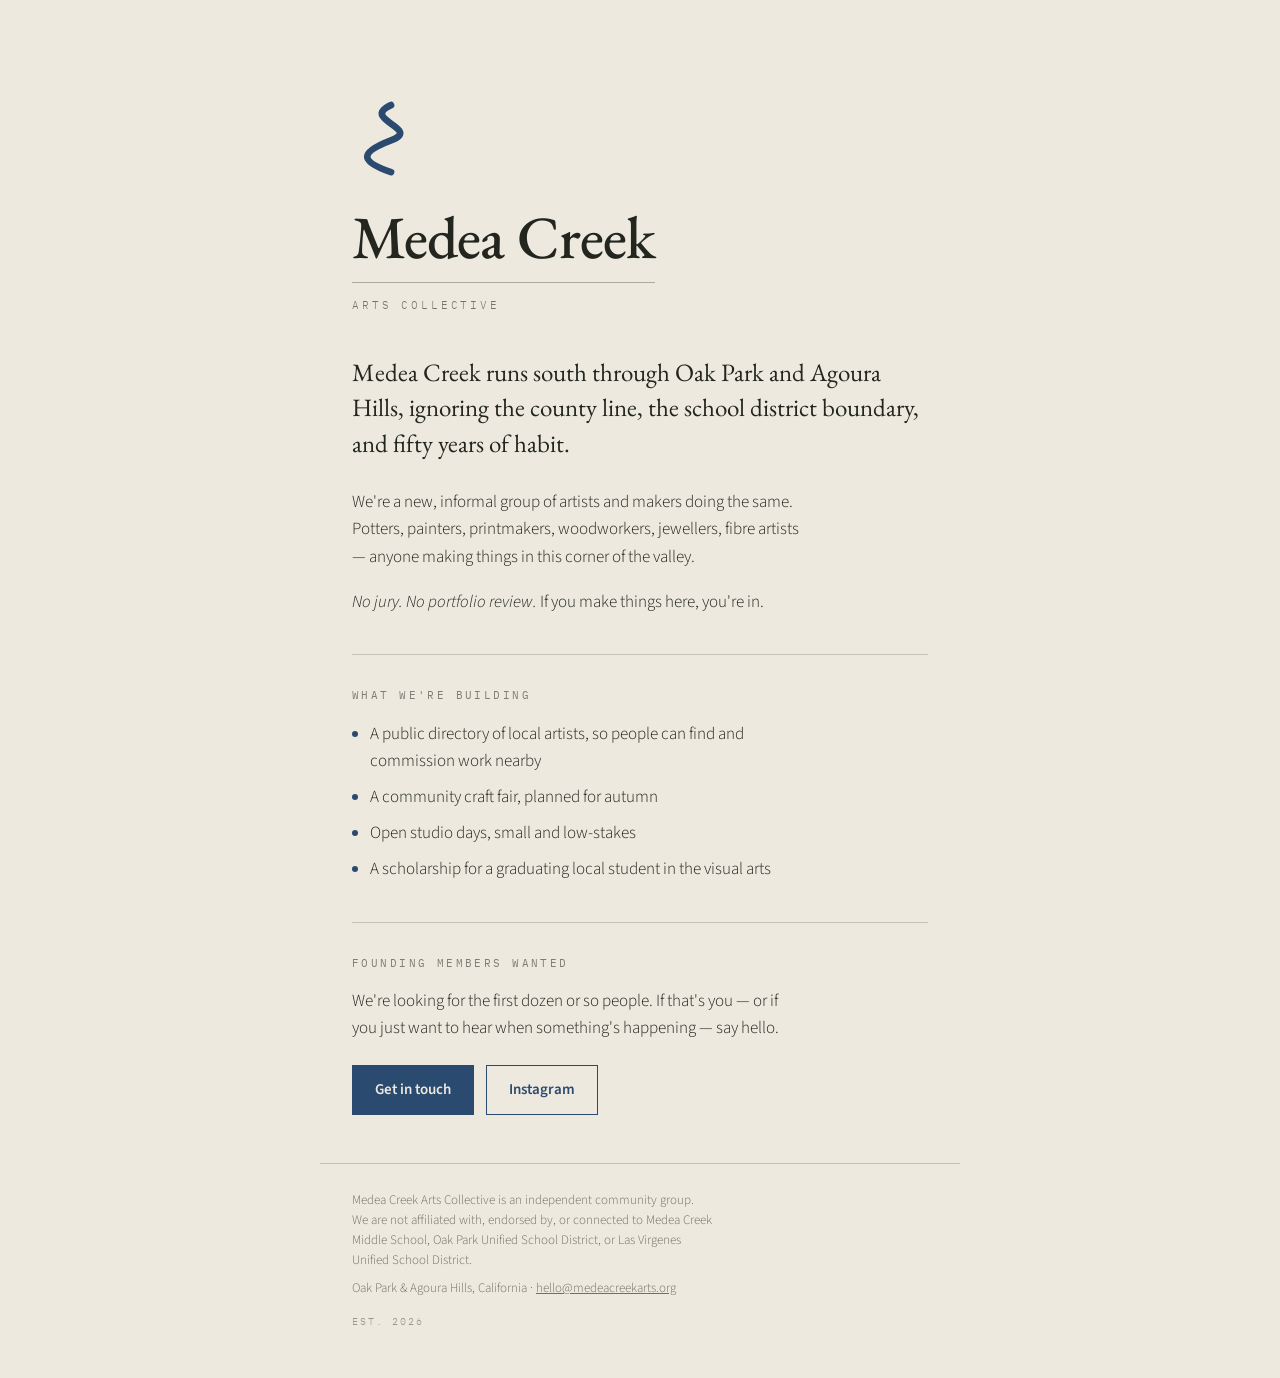
==== index.html @ f5909f51 "Initial commit" ====
<!DOCTYPE html>
<html lang="en">
<head>
<meta charset="utf-8">
<meta name="viewport" content="width=device-width,initial-scale=1">
<title>Medea Creek Arts Collective</title>
<meta name="description" content="An informal collective of artists and makers in Oak Park and Agoura Hills, California. No jury, no portfolio review.">
<link rel="icon" href="favicon.svg" type="image/svg+xml">
<meta property="og:title" content="Medea Creek Arts Collective">
<meta property="og:description" content="Artists and makers between Oak Park and Agoura Hills.">
<meta property="og:type" content="website">
<meta property="og:url" content="https://medeacreekarts.org">
<link rel="preconnect" href="https://fonts.googleapis.com">
<link rel="preconnect" href="https://fonts.gstatic.com" crossorigin>
<link href="https://fonts.googleapis.com/css2?family=EB+Garamond:wght@400;500&family=Source+Sans+3:wght@300;400;600&family=IBM+Plex+Mono:wght@400&display=swap" rel="stylesheet">
<style>
  :root{
    --oak:#22261F;
    --cobalt:#2B4A6F;
    --sycamore:#B6B8AC;
    --iron:#A2542F;
    --bisque:#EDE9DF;
    --stone:#CFD2C9;
    --display:'EB Garamond',Georgia,serif;
    --body:'Source Sans 3',system-ui,sans-serif;
    --label:'IBM Plex Mono',ui-monospace,monospace;
  }
  *{box-sizing:border-box}
  html{-webkit-text-size-adjust:100%}
  body{
    margin:0;min-height:100vh;background:var(--bisque);color:var(--oak);
    font-family:var(--body);font-weight:300;line-height:1.6;
    font-variant-numeric:oldstyle-nums;
    -webkit-font-smoothing:antialiased;
    display:flex;flex-direction:column;
  }
  main{
    flex:1;width:100%;max-width:640px;margin:0 auto;
    padding:clamp(48px,11vh,110px) clamp(22px,6vw,32px) 48px;
  }

  .mark{width:78px;height:78px;color:var(--cobalt);display:block;margin-bottom:30px}
  .creek{stroke-dasharray:150;stroke-dashoffset:150;animation:flow 1.7s .3s cubic-bezier(.5,0,.15,1) forwards}
  @keyframes flow{to{stroke-dashoffset:0}}
  @media (prefers-reduced-motion:reduce){
    .creek{animation:none;stroke-dashoffset:0}
  }

  .name{margin:0 0 40px;max-width:max-content}
  h1{
    font-family:var(--display);font-weight:500;
    font-size:clamp(38px,8.5vw,60px);line-height:1.02;letter-spacing:-.015em;
    margin:0 0 14px;
  }
  /* the county line: a hairline the wordmark sits across */
  .sub{
    font-family:var(--label);font-size:11px;letter-spacing:.26em;text-transform:uppercase;
    color:rgba(34,38,31,.6);margin:0;
    border-top:1px solid rgba(34,38,31,.32);padding-top:14px;
  }

  .lede{
    font-family:var(--display);font-size:clamp(20px,3.6vw,25px);line-height:1.42;
    margin:0 0 28px;color:var(--oak);
  }
  p{margin:0 0 18px;font-size:17px;max-width:56ch}
  em{font-style:italic}

  .rule{border:0;border-top:1px solid rgba(34,38,31,.2);margin:38px 0 32px}

  h2{
    font-family:var(--label);font-size:11px;letter-spacing:.22em;text-transform:uppercase;
    color:rgba(34,38,31,.55);font-weight:400;margin:0 0 16px;
  }

  .cta{display:flex;flex-wrap:wrap;gap:12px;margin-top:22px}
  .btn{
    display:inline-block;text-decoration:none;font-family:var(--body);font-weight:600;
    font-size:15px;padding:12px 22px;border:1px solid var(--cobalt);color:var(--cobalt);
    background:transparent;transition:background .18s ease,color .18s ease;
  }
  .btn:hover,.btn:focus-visible{background:var(--cobalt);color:var(--bisque)}
  .btn.solid{background:var(--cobalt);color:var(--bisque)}
  .btn.solid:hover,.btn.solid:focus-visible{background:var(--oak);border-color:var(--oak)}
  a:focus-visible{outline:2px solid var(--iron);outline-offset:3px}

  ul{margin:0 0 18px;padding-left:1.1em;max-width:56ch}
  li{margin-bottom:9px;font-size:17px}
  li::marker{color:var(--cobalt)}

  footer{
    border-top:1px solid rgba(34,38,31,.2);
    padding:26px clamp(22px,6vw,32px) 40px;
    max-width:640px;margin:0 auto;width:100%;
  }
  footer p{
    font-size:13px;color:rgba(34,38,31,.62);margin:0 0 8px;max-width:60ch;line-height:1.55;
  }
  footer a{color:rgba(34,38,31,.62)}
  .sig{
    font-family:var(--label);font-size:10px;letter-spacing:.2em;text-transform:uppercase;
    color:rgba(34,38,31,.42);margin-top:16px;
  }
</style>
</head>
<body>

<main>
  <svg class="mark" viewBox="0 0 64 64" role="img" aria-label="Medea Creek Arts Collective">
    <title>Medea Creek Arts Collective</title>
    <path class="creek" d="M32 5C6 17 58 24 32 34S6 51 32 60" fill="none"
          stroke="currentColor" stroke-width="5.5" stroke-linecap="round"/>
  </svg>

  <div class="name">
    <h1>Medea Creek</h1>
    <p class="sub">Arts Collective</p>
  </div>

  <p class="lede">Medea Creek runs south through Oak Park and Agoura Hills, ignoring the county line, the school district boundary, and fifty years of habit.</p>

  <p>We're a new, informal group of artists and makers doing the same. Potters, painters, printmakers, woodworkers, jewellers, fibre artists — anyone making things in this corner of the valley.</p>

  <p><em>No jury. No portfolio review.</em> If you make things here, you're in.</p>

  <hr class="rule">

  <h2>What we're building</h2>
  <ul>
    <li>A public directory of local artists, so people can find and commission work nearby</li>
    <li>A community craft fair, planned for autumn</li>
    <li>Open studio days, small and low-stakes</li>
    <li>A scholarship for a graduating local student in the visual arts</li>
  </ul>

  <hr class="rule">

  <h2>Founding members wanted</h2>
  <p>We're looking for the first dozen or so people. If that's you — or if you just want to hear when something's happening — say hello.</p>

  <div class="cta">
    <a class="btn solid" href="mailto:hello@medeacreekarts.org?subject=Founding%20member">Get in touch</a>
    <a class="btn" href="https://instagram.com/medeacreekarts" rel="me noopener">Instagram</a>
  </div>
</main>

<footer>
  <p>Medea Creek Arts Collective is an independent community group. We are not affiliated with, endorsed by, or connected to Medea Creek Middle School, Oak Park Unified School District, or Las Virgenes Unified School District.</p>
  <p>Oak Park &amp; Agoura Hills, California · <a href="mailto:hello@medeacreekarts.org">hello@medeacreekarts.org</a></p>
  <p class="sig">Est. 2026</p>
</footer>

</body>
</html>
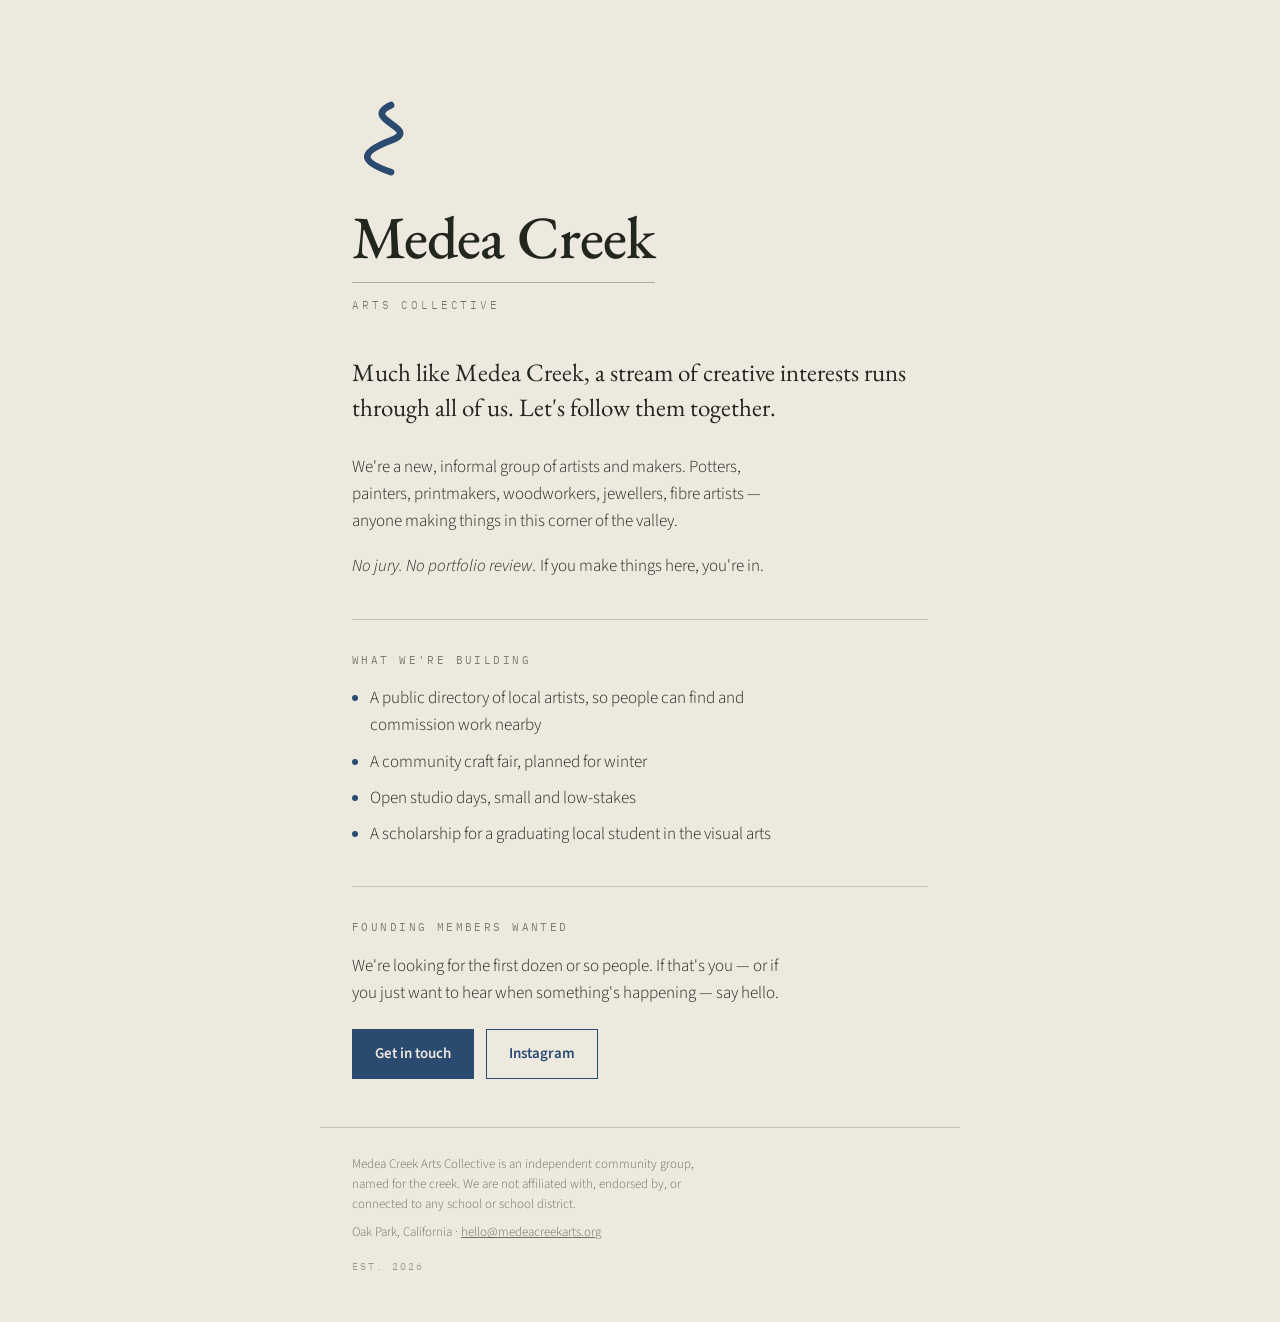
==== commit cd64730b: "Tagline updates" ====
--- a/index.html
+++ b/index.html
@@ -4,10 +4,10 @@
 <meta charset="utf-8">
 <meta name="viewport" content="width=device-width,initial-scale=1">
 <title>Medea Creek Arts Collective</title>
-<meta name="description" content="An informal collective of artists and makers in Oak Park and Agoura Hills, California. No jury, no portfolio review.">
+<meta name="description" content="An informal collective of artists and makers in Oak Park, California. Streams of making, followed together. No jury, no portfolio review.">
 <link rel="icon" href="favicon.svg" type="image/svg+xml">
 <meta property="og:title" content="Medea Creek Arts Collective">
-<meta property="og:description" content="Artists and makers between Oak Park and Agoura Hills.">
+<meta property="og:description" content="Artists and makers in Oak Park. Streams of making, followed together.">
 <meta property="og:type" content="website">
 <meta property="og:url" content="https://medeacreekarts.org">
 <link rel="preconnect" href="https://fonts.googleapis.com">
@@ -117,9 +117,9 @@
     <p class="sub">Arts Collective</p>
   </div>
 
-  <p class="lede">Medea Creek runs south through Oak Park and Agoura Hills, ignoring the county line, the school district boundary, and fifty years of habit.</p>
+  <p class="lede">Much like Medea Creek, a stream of creative interests runs through all of us. Let's follow them together.</p>
 
-  <p>We're a new, informal group of artists and makers doing the same. Potters, painters, printmakers, woodworkers, jewellers, fibre artists — anyone making things in this corner of the valley.</p>
+  <p>We're a new, informal group of artists and makers. Potters, painters, printmakers, woodworkers, jewellers, fibre artists — anyone making things in this corner of the valley.</p>
 
   <p><em>No jury. No portfolio review.</em> If you make things here, you're in.</p>
 
@@ -128,7 +128,7 @@
   <h2>What we're building</h2>
   <ul>
     <li>A public directory of local artists, so people can find and commission work nearby</li>
-    <li>A community craft fair, planned for autumn</li>
+    <li>A community craft fair, planned for winter</li>
     <li>Open studio days, small and low-stakes</li>
     <li>A scholarship for a graduating local student in the visual arts</li>
   </ul>
@@ -145,8 +145,8 @@
 </main>
 
 <footer>
-  <p>Medea Creek Arts Collective is an independent community group. We are not affiliated with, endorsed by, or connected to Medea Creek Middle School, Oak Park Unified School District, or Las Virgenes Unified School District.</p>
-  <p>Oak Park &amp; Agoura Hills, California · <a href="mailto:hello@medeacreekarts.org">hello@medeacreekarts.org</a></p>
+  <p>Medea Creek Arts Collective is an independent community group, named for the creek. We are not affiliated with, endorsed by, or connected to any school or school district.</p>
+  <p>Oak Park, California · <a href="mailto:hello@medeacreekarts.org">hello@medeacreekarts.org</a></p>
   <p class="sig">Est. 2026</p>
 </footer>
 
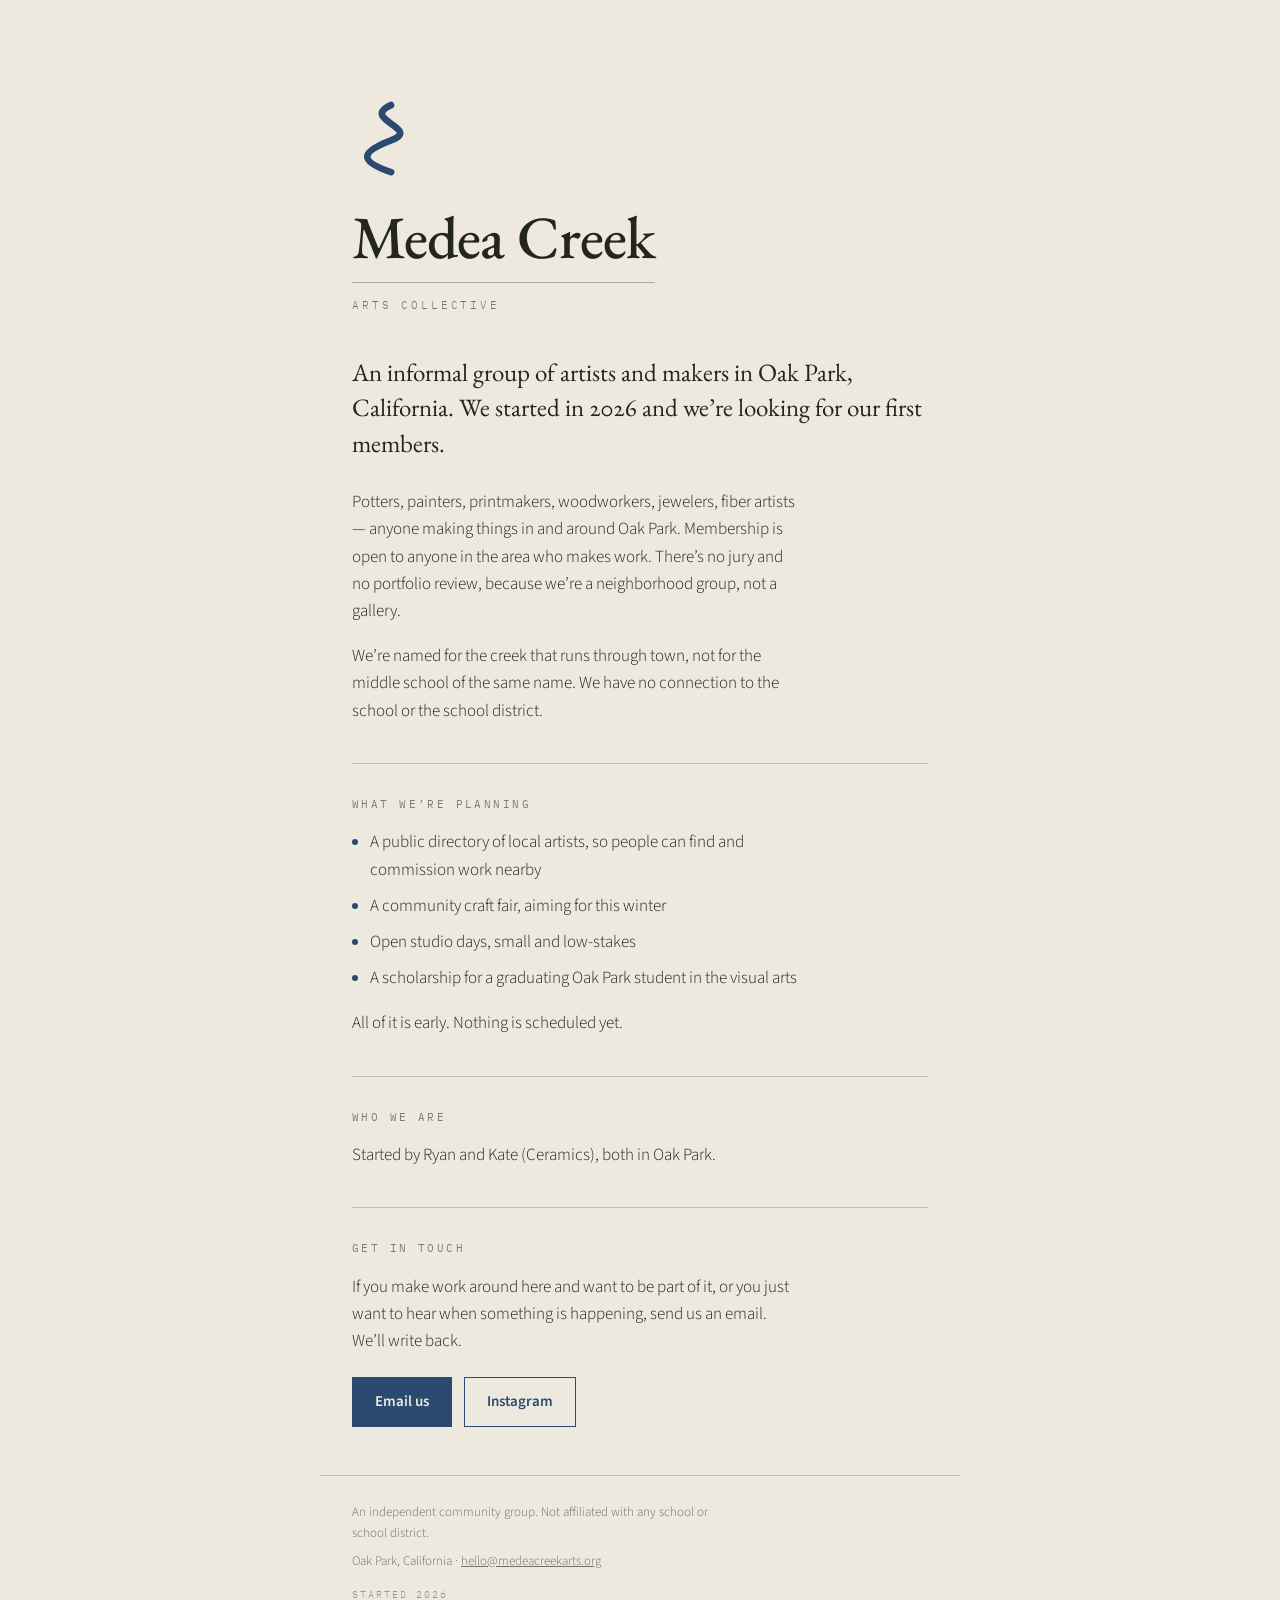
==== commit a1231714: "Reframe introduction copy Lead with a plain description of the group instead of the creek metaphor, " ====
--- a/index.html
+++ b/index.html
@@ -4,10 +4,10 @@
 <meta charset="utf-8">
 <meta name="viewport" content="width=device-width,initial-scale=1">
 <title>Medea Creek Arts Collective</title>
-<meta name="description" content="An informal collective of artists and makers in Oak Park, California. Streams of making, followed together. No jury, no portfolio review.">
+<meta name="description" content="An informal group of artists and makers in Oak Park, California — potters, painters, printmakers, woodworkers, jewelers, fiber artists. Open to anyone in the area who makes work.">
 <link rel="icon" href="favicon.svg" type="image/svg+xml">
 <meta property="og:title" content="Medea Creek Arts Collective">
-<meta property="og:description" content="Artists and makers in Oak Park. Streams of making, followed together.">
+<meta property="og:description" content="An informal group of artists and makers in Oak Park, California. Open to anyone in the area who makes work.">
 <meta property="og:type" content="website">
 <meta property="og:url" content="https://medeacreekarts.org">
 <link rel="preconnect" href="https://fonts.googleapis.com">
@@ -117,37 +117,44 @@
     <p class="sub">Arts Collective</p>
   </div>
 
-  <p class="lede">Much like Medea Creek, a stream of creative interests runs through all of us. Let's follow them together.</p>
+  <p class="lede">An informal group of artists and makers in Oak Park, California. We started in 2026 and we&rsquo;re looking for our first members.</p>
 
-  <p>We're a new, informal group of artists and makers. Potters, painters, printmakers, woodworkers, jewellers, fibre artists — anyone making things in this corner of the valley.</p>
+  <p>Potters, painters, printmakers, woodworkers, jewelers, fiber artists &mdash; anyone making things in and around Oak Park. Membership is open to anyone in the area who makes work. There&rsquo;s no jury and no portfolio review, because we&rsquo;re a neighborhood group, not a gallery.</p>
 
-  <p><em>No jury. No portfolio review.</em> If you make things here, you're in.</p>
+  <p>We&rsquo;re named for the creek that runs through town, not for the middle school of the same name. We have no connection to the school or the school district.</p>
 
   <hr class="rule">
 
-  <h2>What we're building</h2>
+  <h2>What we&rsquo;re planning</h2>
   <ul>
     <li>A public directory of local artists, so people can find and commission work nearby</li>
-    <li>A community craft fair, planned for winter</li>
+    <li>A community craft fair, aiming for this winter</li>
     <li>Open studio days, small and low-stakes</li>
-    <li>A scholarship for a graduating local student in the visual arts</li>
+    <li>A scholarship for a graduating Oak Park student in the visual arts</li>
   </ul>
+  <p>All of it is early. Nothing is scheduled yet.</p>
 
   <hr class="rule">
 
-  <h2>Founding members wanted</h2>
-  <p>We're looking for the first dozen or so people. If that's you — or if you just want to hear when something's happening — say hello.</p>
+  <h2>Who we are</h2>
+  <p>Started by Ryan and Kate (Ceramics), both in Oak Park.</p>
+
+  <hr class="rule">
+
+  <h2>Get in touch</h2>
+  <p>If you make work around here and want to be part of it, or you just want to hear when something is happening, send us an email. We&rsquo;ll write back.</p>
 
   <div class="cta">
-    <a class="btn solid" href="mailto:hello@medeacreekarts.org?subject=Founding%20member">Get in touch</a>
+    <a class="btn solid" href="mailto:hello@medeacreekarts.org?subject=Medea%20Creek%20Arts">Email us</a>
     <a class="btn" href="https://instagram.com/medeacreekarts" rel="me noopener">Instagram</a>
   </div>
+
 </main>
 
 <footer>
-  <p>Medea Creek Arts Collective is an independent community group, named for the creek. We are not affiliated with, endorsed by, or connected to any school or school district.</p>
+  <p>An independent community group. Not affiliated with any school or school district.</p>
   <p>Oak Park, California · <a href="mailto:hello@medeacreekarts.org">hello@medeacreekarts.org</a></p>
-  <p class="sig">Est. 2026</p>
+  <p class="sig">Started 2026</p>
 </footer>
 
 </body>
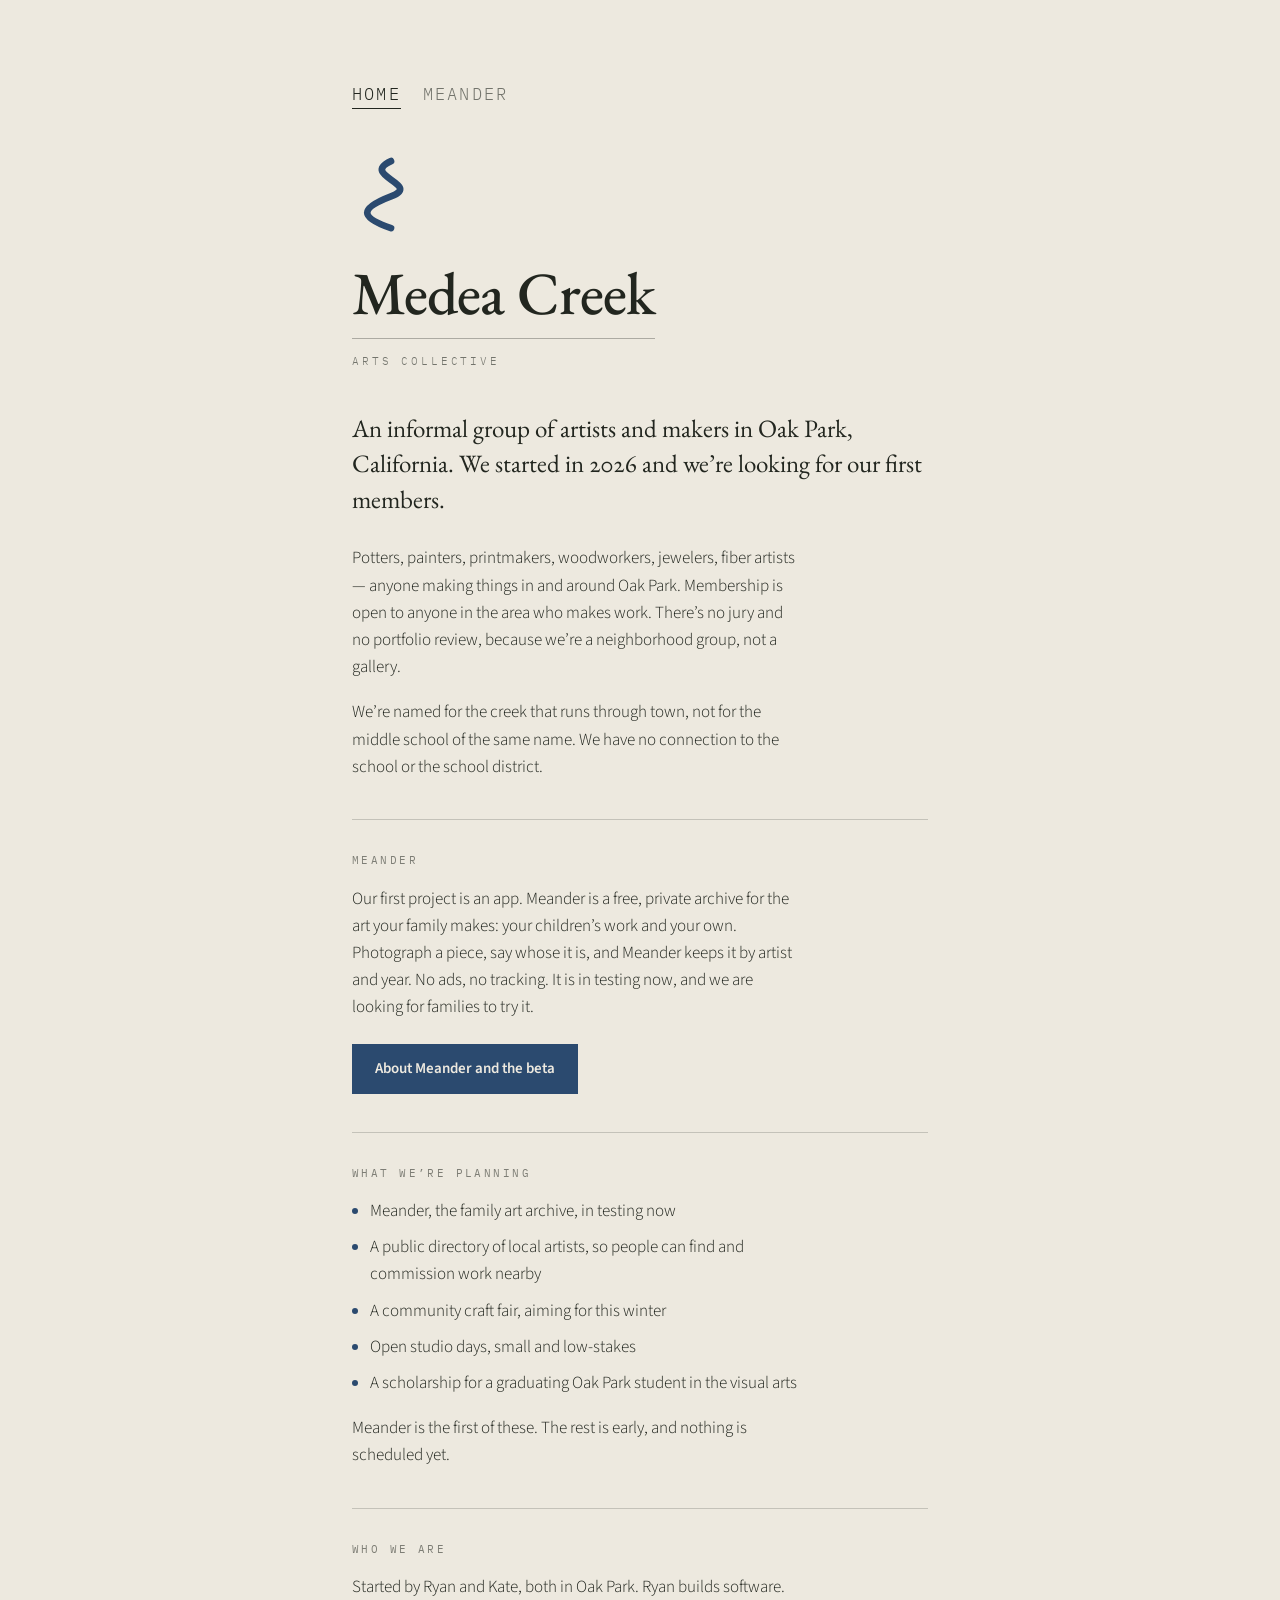
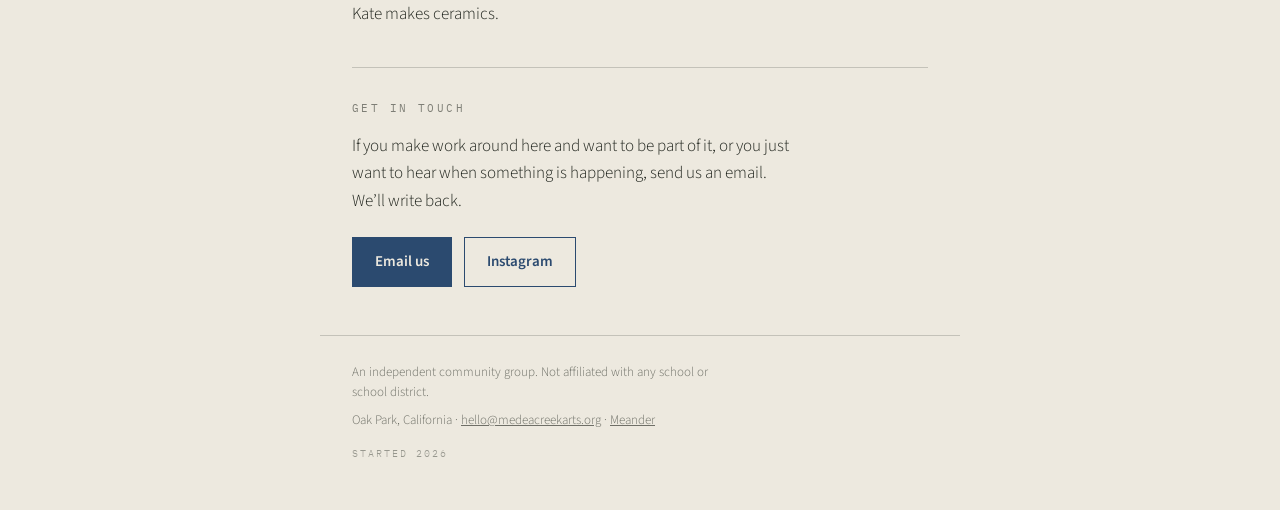
==== commit aa646773: "Add the Meander page, shared styles, link previews and the favicon fix Phase A of the beta plan: a /" ====
--- a/index.html
+++ b/index.html
@@ -4,108 +4,44 @@
 <meta charset="utf-8">
 <meta name="viewport" content="width=device-width,initial-scale=1">
 <title>Medea Creek Arts Collective</title>
-<meta name="description" content="An informal group of artists and makers in Oak Park, California — potters, painters, printmakers, woodworkers, jewelers, fiber artists. Open to anyone in the area who makes work.">
-<link rel="icon" href="favicon.svg" type="image/svg+xml">
+<meta name="description" content="An informal group of artists and makers in Oak Park, California — potters, painters, printmakers, woodworkers, jewelers, fiber artists. Home of Meander, the family art archive.">
+<link rel="icon" href="/favicon.svg" type="image/svg+xml">
+<link rel="icon" href="/favicon.ico" sizes="any">
+<link rel="canonical" href="https://medeacreekarts.org/">
 <meta property="og:title" content="Medea Creek Arts Collective">
-<meta property="og:description" content="An informal group of artists and makers in Oak Park, California. Open to anyone in the area who makes work.">
+<meta property="og:description" content="Artists and makers in Oak Park, California. Home of Meander, the family art archive.">
 <meta property="og:type" content="website">
-<meta property="og:url" content="https://medeacreekarts.org">
+<meta property="og:url" content="https://medeacreekarts.org/">
+<meta property="og:image" content="https://medeacreekarts.org/img/social-card.png">
+<meta property="og:image:width" content="1200">
+<meta property="og:image:height" content="630">
+<meta property="og:image:alt" content="Medea Creek Arts Collective, Oak Park, California">
+<meta name="twitter:card" content="summary_large_image">
 <link rel="preconnect" href="https://fonts.googleapis.com">
 <link rel="preconnect" href="https://fonts.gstatic.com" crossorigin>
 <link href="https://fonts.googleapis.com/css2?family=EB+Garamond:wght@400;500&family=Source+Sans+3:wght@300;400;600&family=IBM+Plex+Mono:wght@400&display=swap" rel="stylesheet">
-<style>
-  :root{
-    --oak:#22261F;
-    --cobalt:#2B4A6F;
-    --sycamore:#B6B8AC;
-    --iron:#A2542F;
-    --bisque:#EDE9DF;
-    --stone:#CFD2C9;
-    --display:'EB Garamond',Georgia,serif;
-    --body:'Source Sans 3',system-ui,sans-serif;
-    --label:'IBM Plex Mono',ui-monospace,monospace;
-  }
-  *{box-sizing:border-box}
-  html{-webkit-text-size-adjust:100%}
-  body{
-    margin:0;min-height:100vh;background:var(--bisque);color:var(--oak);
-    font-family:var(--body);font-weight:300;line-height:1.6;
-    font-variant-numeric:oldstyle-nums;
-    -webkit-font-smoothing:antialiased;
-    display:flex;flex-direction:column;
-  }
-  main{
-    flex:1;width:100%;max-width:640px;margin:0 auto;
-    padding:clamp(48px,11vh,110px) clamp(22px,6vw,32px) 48px;
-  }
-
-  .mark{width:78px;height:78px;color:var(--cobalt);display:block;margin-bottom:30px}
-  .creek{stroke-dasharray:150;stroke-dashoffset:150;animation:flow 1.7s .3s cubic-bezier(.5,0,.15,1) forwards}
-  @keyframes flow{to{stroke-dashoffset:0}}
-  @media (prefers-reduced-motion:reduce){
-    .creek{animation:none;stroke-dashoffset:0}
-  }
-
-  .name{margin:0 0 40px;max-width:max-content}
-  h1{
-    font-family:var(--display);font-weight:500;
-    font-size:clamp(38px,8.5vw,60px);line-height:1.02;letter-spacing:-.015em;
-    margin:0 0 14px;
-  }
-  /* the county line: a hairline the wordmark sits across */
-  .sub{
-    font-family:var(--label);font-size:11px;letter-spacing:.26em;text-transform:uppercase;
-    color:rgba(34,38,31,.6);margin:0;
-    border-top:1px solid rgba(34,38,31,.32);padding-top:14px;
-  }
-
-  .lede{
-    font-family:var(--display);font-size:clamp(20px,3.6vw,25px);line-height:1.42;
-    margin:0 0 28px;color:var(--oak);
-  }
-  p{margin:0 0 18px;font-size:17px;max-width:56ch}
-  em{font-style:italic}
-
-  .rule{border:0;border-top:1px solid rgba(34,38,31,.2);margin:38px 0 32px}
-
-  h2{
-    font-family:var(--label);font-size:11px;letter-spacing:.22em;text-transform:uppercase;
-    color:rgba(34,38,31,.55);font-weight:400;margin:0 0 16px;
-  }
-
-  .cta{display:flex;flex-wrap:wrap;gap:12px;margin-top:22px}
-  .btn{
-    display:inline-block;text-decoration:none;font-family:var(--body);font-weight:600;
-    font-size:15px;padding:12px 22px;border:1px solid var(--cobalt);color:var(--cobalt);
-    background:transparent;transition:background .18s ease,color .18s ease;
-  }
-  .btn:hover,.btn:focus-visible{background:var(--cobalt);color:var(--bisque)}
-  .btn.solid{background:var(--cobalt);color:var(--bisque)}
-  .btn.solid:hover,.btn.solid:focus-visible{background:var(--oak);border-color:var(--oak)}
-  a:focus-visible{outline:2px solid var(--iron);outline-offset:3px}
-
-  ul{margin:0 0 18px;padding-left:1.1em;max-width:56ch}
-  li{margin-bottom:9px;font-size:17px}
-  li::marker{color:var(--cobalt)}
-
-  footer{
-    border-top:1px solid rgba(34,38,31,.2);
-    padding:26px clamp(22px,6vw,32px) 40px;
-    max-width:640px;margin:0 auto;width:100%;
-  }
-  footer p{
-    font-size:13px;color:rgba(34,38,31,.62);margin:0 0 8px;max-width:60ch;line-height:1.55;
-  }
-  footer a{color:rgba(34,38,31,.62)}
-  .sig{
-    font-family:var(--label);font-size:10px;letter-spacing:.2em;text-transform:uppercase;
-    color:rgba(34,38,31,.42);margin-top:16px;
-  }
-</style>
+<link rel="stylesheet" href="/styles.css">
+<script type="application/ld+json">
+{
+  "@context": "https://schema.org",
+  "@type": "Organization",
+  "name": "Medea Creek Arts Collective",
+  "url": "https://medeacreekarts.org/",
+  "email": "hello@medeacreekarts.org",
+  "foundingDate": "2026",
+  "address": {"@type": "PostalAddress", "addressLocality": "Oak Park", "addressRegion": "CA", "addressCountry": "US"},
+  "sameAs": ["https://www.instagram.com/medeacreekarts/"]
+}
+</script>
 </head>
 <body>
 
 <main>
+  <ul class="nav" aria-label="Site">
+    <li><a href="/" aria-current="page">Home</a></li>
+    <li><a href="/meander/">Meander</a></li>
+  </ul>
+
   <svg class="mark" viewBox="0 0 64 64" role="img" aria-label="Medea Creek Arts Collective">
     <title>Medea Creek Arts Collective</title>
     <path class="creek" d="M32 5C6 17 58 24 32 34S6 51 32 60" fill="none"
@@ -125,19 +61,28 @@
 
   <hr class="rule">
 
+  <h2>Meander</h2>
+  <p>Our first project is an app. Meander is a free, private archive for the art your family makes: your children&rsquo;s work and your own. Photograph a piece, say whose it is, and Meander keeps it by artist and year. No ads, no tracking. It is in testing now, and we are looking for families to try it.</p>
+  <div class="cta">
+    <a class="btn solid" href="/meander/">About Meander and the beta</a>
+  </div>
+
+  <hr class="rule">
+
   <h2>What we&rsquo;re planning</h2>
   <ul>
+    <li>Meander, the family art archive, in testing now</li>
     <li>A public directory of local artists, so people can find and commission work nearby</li>
     <li>A community craft fair, aiming for this winter</li>
     <li>Open studio days, small and low-stakes</li>
     <li>A scholarship for a graduating Oak Park student in the visual arts</li>
   </ul>
-  <p>All of it is early. Nothing is scheduled yet.</p>
+  <p>Meander is the first of these. The rest is early, and nothing is scheduled yet.</p>
 
   <hr class="rule">
 
   <h2>Who we are</h2>
-  <p>Started by Ryan and Kate (Ceramics), both in Oak Park.</p>
+  <p>Started by Ryan and Kate, both in Oak Park. Ryan builds software. Kate makes ceramics.</p>
 
   <hr class="rule">
 
@@ -146,14 +91,14 @@
 
   <div class="cta">
     <a class="btn solid" href="mailto:hello@medeacreekarts.org?subject=Medea%20Creek%20Arts">Email us</a>
-    <a class="btn" href="https://instagram.com/medeacreekarts" rel="me noopener">Instagram</a>
+    <a class="btn" href="https://www.instagram.com/medeacreekarts/" rel="me noopener">Instagram</a>
   </div>
 
 </main>
 
 <footer>
   <p>An independent community group. Not affiliated with any school or school district.</p>
-  <p>Oak Park, California · <a href="mailto:hello@medeacreekarts.org">hello@medeacreekarts.org</a></p>
+  <p>Oak Park, California · <a href="mailto:hello@medeacreekarts.org">hello@medeacreekarts.org</a> · <a href="/meander/">Meander</a></p>
   <p class="sig">Started 2026</p>
 </footer>
 
--- a/styles.css
+++ b/styles.css
@@ -0,0 +1,120 @@
+:root{
+  --oak:#22261F;
+  --cobalt:#2B4A6F;
+  --sycamore:#B6B8AC;
+  --iron:#A2542F;
+  --bisque:#EDE9DF;
+  --stone:#CFD2C9;
+  --paper:#F7F5F0;
+  --ink2:#565A51;
+  --display:'EB Garamond',Georgia,serif;
+  --body:'Source Sans 3',system-ui,sans-serif;
+  --label:'IBM Plex Mono',ui-monospace,monospace;
+}
+*{box-sizing:border-box}
+html{-webkit-text-size-adjust:100%}
+body{
+  margin:0;min-height:100vh;background:var(--bisque);color:var(--oak);
+  font-family:var(--body);font-weight:300;line-height:1.6;
+  font-variant-numeric:oldstyle-nums;
+  -webkit-font-smoothing:antialiased;
+  display:flex;flex-direction:column;
+}
+main{
+  flex:1;width:100%;max-width:640px;margin:0 auto;
+  padding:clamp(40px,9vh,96px) clamp(22px,6vw,32px) 48px;
+}
+
+.nav{
+  font-family:var(--label);font-size:11px;letter-spacing:.2em;text-transform:uppercase;
+  display:flex;gap:22px;margin:0 0 38px;padding:0;list-style:none;
+}
+.nav a{color:rgba(34,38,31,.6);text-decoration:none;padding-bottom:3px;border-bottom:1px solid transparent}
+.nav a:hover,.nav a:focus-visible{color:var(--cobalt);border-bottom-color:var(--cobalt)}
+.nav a[aria-current="page"]{color:var(--oak);border-bottom-color:var(--oak)}
+
+.mark{width:78px;height:78px;color:var(--cobalt);display:block;margin-bottom:30px}
+.creek{stroke-dasharray:150;stroke-dashoffset:150;animation:flow 1.7s .3s cubic-bezier(.5,0,.15,1) forwards}
+@keyframes flow{to{stroke-dashoffset:0}}
+@media (prefers-reduced-motion:reduce){
+  .creek{animation:none;stroke-dashoffset:0}
+}
+
+.name{margin:0 0 40px;max-width:max-content}
+h1{
+  font-family:var(--display);font-weight:500;
+  font-size:clamp(38px,8.5vw,60px);line-height:1.02;letter-spacing:-.015em;
+  margin:0 0 14px;
+}
+/* the county line: a hairline the wordmark sits across */
+.sub{
+  font-family:var(--label);font-size:11px;letter-spacing:.26em;text-transform:uppercase;
+  color:rgba(34,38,31,.6);margin:0;
+  border-top:1px solid rgba(34,38,31,.32);padding-top:14px;
+}
+
+.lockup{display:block;width:min(100%,420px);height:auto;margin:0 0 36px}
+
+.lede{
+  font-family:var(--display);font-size:clamp(20px,3.6vw,25px);line-height:1.42;
+  margin:0 0 28px;color:var(--oak);
+}
+p{margin:0 0 18px;font-size:17px;max-width:56ch}
+em{font-style:italic}
+a{color:var(--cobalt)}
+
+.rule{border:0;border-top:1px solid rgba(34,38,31,.2);margin:38px 0 32px}
+
+h2{
+  font-family:var(--label);font-size:11px;letter-spacing:.22em;text-transform:uppercase;
+  color:rgba(34,38,31,.55);font-weight:400;margin:0 0 16px;
+}
+h3{
+  font-family:var(--display);font-weight:500;font-size:22px;line-height:1.25;
+  letter-spacing:-.01em;margin:0 0 10px;
+}
+
+.cta{display:flex;flex-wrap:wrap;gap:12px;margin-top:22px}
+.btn{
+  display:inline-block;text-decoration:none;font-family:var(--body);font-weight:600;
+  font-size:15px;padding:12px 22px;border:1px solid var(--cobalt);color:var(--cobalt);
+  background:transparent;transition:background .18s ease,color .18s ease;
+}
+.btn:hover,.btn:focus-visible{background:var(--cobalt);color:var(--bisque)}
+.btn.solid{background:var(--cobalt);color:var(--bisque)}
+.btn.solid:hover,.btn.solid:focus-visible{background:var(--oak);border-color:var(--oak)}
+a:focus-visible{outline:2px solid var(--iron);outline-offset:3px}
+
+ul,ol{margin:0 0 18px;padding-left:1.1em;max-width:56ch}
+li{margin-bottom:9px;font-size:17px}
+li::marker{color:var(--cobalt)}
+ol li::marker{font-family:var(--label);font-size:14px}
+
+.card{
+  background:var(--paper);border:1px solid var(--stone);padding:22px 24px;margin:0 0 18px;
+}
+.card p:last-child,.card ul:last-child,.card ol:last-child{margin-bottom:0}
+.card .kicker{
+  font-family:var(--label);font-size:11px;letter-spacing:.2em;text-transform:uppercase;
+  color:var(--cobalt);margin:0 0 8px;
+}
+.paths{display:grid;grid-template-columns:1fr;gap:16px;margin:22px 0}
+@media (min-width:560px){.paths{grid-template-columns:1fr 1fr}}
+.paths .card{margin:0}
+.paths .btn{margin-top:12px}
+
+.fine{font-size:14px;color:var(--ink2);max-width:60ch}
+
+footer{
+  border-top:1px solid rgba(34,38,31,.2);
+  padding:26px clamp(22px,6vw,32px) 40px;
+  max-width:640px;margin:0 auto;width:100%;
+}
+footer p{
+  font-size:13px;color:rgba(34,38,31,.62);margin:0 0 8px;max-width:60ch;line-height:1.55;
+}
+footer a{color:rgba(34,38,31,.62)}
+.sig{
+  font-family:var(--label);font-size:10px;letter-spacing:.2em;text-transform:uppercase;
+  color:rgba(34,38,31,.42);margin-top:16px;
+}
